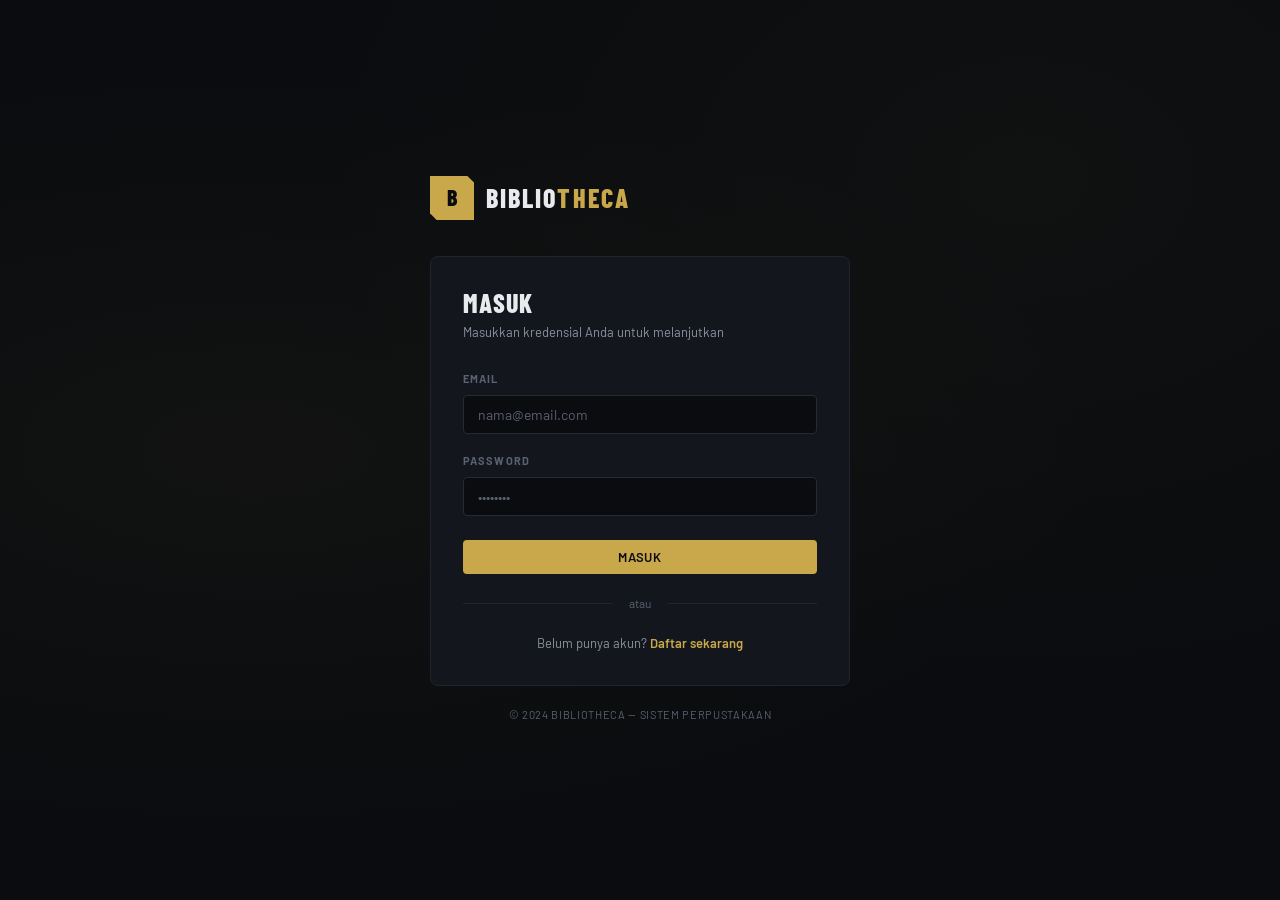
==== app/index.html @ 7299e462 "first commit" ====
<!DOCTYPE html>
<html lang="id">
<head>
  <meta charset="UTF-8" />
  <meta name="viewport" content="width=device-width, initial-scale=1.0" />
  <title>Dashboard — Bibliotheca</title>
  <link rel="stylesheet" href="style.css" />
</head>
<body>

<!-- NAVBAR -->
<nav class="navbar">
  <a href="index.html" class="nav-brand">
    <div class="nav-brand-icon">B</div>
    <span class="nav-brand-text">BIBLIO<span>THECA</span></span>
  </a>
  <div class="nav-links" id="navLinks"></div>
  <div class="nav-user">
    <div class="nav-user-info">
      <div class="nav-user-name" id="navName">—</div>
      <div class="nav-user-role" id="navRole">—</div>
    </div>
    <div class="nav-avatar" id="navAvatar">?</div>
    <button class="btn btn-outline btn-sm" id="btnLogout">Keluar</button>
  </div>
</nav>

<div class="page-wrapper">
  <div class="page-header">
    <div>
      <div class="page-label">Dashboard</div>
      <h1 class="page-title">Selamat Datang, <span id="heroName">—</span></h1>
      <p class="page-subtitle">Ringkasan aktivitas perpustakaan Anda</p>
    </div>
  </div>

  <!-- STATS -->
  <div class="stats-grid" id="statsGrid">
    <div class="loading"><div class="spinner"></div>Memuat data...</div>
  </div>

  <!-- RECENT LOANS -->
  <div class="card">
    <div class="card-header">
      <span class="card-title">
        <span class="accent-line"></span>
        Peminjaman Terbaru
      </span>
      <a href="edit_product.html" class="btn btn-outline btn-sm" id="loanLink">Lihat Semua</a>
    </div>
    <div id="recentLoans">
      <div class="loading"><div class="spinner"></div>Memuat...</div>
    </div>
  </div>
</div>

<!-- MOBILE NAV -->
<nav class="mobile-nav" id="mobileNav"></nav>

<div id="toast" class="toast"></div>

<script src="../services/app.js"></script>
<script src="../services/authService.js"></script>
<script src="../services/productServices.js"></script>
<script>
if (!App.isLoggedIn()) App.redirect('login.html');

const user = App.getUser();
const isAdmin = App.isAdmin();

// Nav
document.getElementById('navName').textContent = user?.name || 'User';
document.getElementById('navRole').textContent = isAdmin ? 'Administrator' : 'Member';
document.getElementById('navAvatar').textContent = (user?.name || 'U')[0].toUpperCase();
document.getElementById('heroName').textContent = (user?.name || 'User').split(' ')[0];

const navLinks = document.getElementById('navLinks');
const mobileNav = document.getElementById('mobileNav');

const links = [
  { href: 'index.html', label: 'Dashboard', icon: '⊟', active: true },
  { href: 'add.product.html', label: 'Katalog Buku', icon: '📚' },
  { href: 'edit_product.html', label: 'Peminjaman', icon: '🔄' },
];
if (isAdmin) links.push({ href: 'edit_product.html?tab=admin', label: 'Kelola Buku', icon: '⚙️' });

navLinks.innerHTML = links.map(l =>
  `<a href="${l.href}" class="nav-link ${l.active ? 'active' : ''}">${l.label}</a>`
).join('');

mobileNav.innerHTML = `<div class="mobile-nav-links">${links.map(l =>
  `<a href="${l.href}" class="mobile-nav-link ${l.active ? 'active' : ''}">${l.icon}<span>${l.label}</span></a>`
).join('')}</div>`;

document.getElementById('btnLogout').addEventListener('click', () => {
  App.clearAuth();
  App.redirect('login.html');
});

async function loadDashboard() {
  try {
    const [books, loans] = await Promise.all([
      BookService.getAll(),
      isAdmin ? LoanService.getAll() : LoanService.getMyLoans()
    ]);

    const bookList = books.data || books.books || books || [];
    const loanList = loans.data || loans.loans || loans || [];

    // Stats
    const activeLoans = loanList.filter(l => l.status === 'borrowed' || l.status === 'active' || !l.returnDate);
    const overdueLoans = loanList.filter(l => {
      if (l.status === 'returned') return false;
      const due = new Date(l.dueDate || l.due_date);
      return due < new Date();
    });
    const totalFine = loanList.reduce((sum, l) => sum + (l.fine || l.fineAmount || 0), 0);

    document.getElementById('statsGrid').innerHTML = `
      <div class="stat-card">
        <div class="stat-label">Total Buku</div>
        <div class="stat-value">${bookList.length}</div>
        <div class="stat-sub">Tersedia di katalog</div>
      </div>
      <div class="stat-card info">
        <div class="stat-label">${isAdmin ? 'Total Peminjaman' : 'Peminjaman Saya'}</div>
        <div class="stat-value">${loanList.length}</div>
        <div class="stat-sub">Sepanjang waktu</div>
      </div>
      <div class="stat-card success">
        <div class="stat-label">Sedang Dipinjam</div>
        <div class="stat-value">${activeLoans.length}</div>
        <div class="stat-sub">Belum dikembalikan</div>
      </div>
      <div class="stat-card danger">
        <div class="stat-label">Terlambat</div>
        <div class="stat-value">${overdueLoans.length}</div>
        <div class="stat-sub">Denda: Rp ${totalFine.toLocaleString('id-ID')}</div>
      </div>
    `;

    // Recent loans table
    const recent = loanList.slice(0, 6);
    if (recent.length === 0) {
      document.getElementById('recentLoans').innerHTML = `
        <div class="empty">
          <div class="empty-icon">📚</div>
          <div class="empty-title">Belum Ada Peminjaman</div>
          <div class="empty-text">Mulai pinjam buku dari katalog</div>
        </div>`;
      return;
    }

    document.getElementById('recentLoans').innerHTML = `
      <div class="table-wrap">
        <table>
          <thead>
            <tr>
              <th>Buku</th>
              ${isAdmin ? '<th>Peminjam</th>' : ''}
              <th>Tanggal Pinjam</th>
              <th>Jatuh Tempo</th>
              <th>Status</th>
              <th>Denda</th>
            </tr>
          </thead>
          <tbody>
            ${recent.map(l => {
              const isOverdue = !l.returnDate && new Date(l.dueDate || l.due_date) < new Date();
              const status = l.returnDate ? 'returned' : (isOverdue ? 'overdue' : 'active');
              const statusBadge = {
                returned: '<span class="badge badge-green">Dikembalikan</span>',
                overdue: '<span class="badge badge-red">Terlambat</span>',
                active: '<span class="badge badge-blue">Dipinjam</span>'
              }[status];
              const fine = l.fine || l.fineAmount || 0;
              return `<tr>
                <td>${l.book?.title || l.bookTitle || '-'}</td>
                ${isAdmin ? `<td>${l.user?.name || l.userName || '-'}</td>` : ''}
                <td>${l.borrowDate ? new Date(l.borrowDate).toLocaleDateString('id-ID') : '-'}</td>
                <td>${l.dueDate || l.due_date ? new Date(l.dueDate || l.due_date).toLocaleDateString('id-ID') : '-'}</td>
                <td>${statusBadge}</td>
                <td>${fine > 0 ? `<span style="color:var(--danger)">Rp ${fine.toLocaleString('id-ID')}</span>` : '-'}</td>
              </tr>`;
            }).join('')}
          </tbody>
        </table>
      </div>`;
  } catch (err) {
    document.getElementById('statsGrid').innerHTML = `<div class="alert alert-error">${err.message}</div>`;
  }
}

loadDashboard();
</script>
</body>
</html>
---- app/style.css ----
@import url('https://fonts.googleapis.com/css2?family=Barlow+Condensed:wght@400;500;600;700;800&family=Barlow:wght@300;400;500;600&display=swap');

:root {
  --bg: #0a0c0f;
  --bg2: #111317;
  --bg3: #181b21;
  --card: #13161c;
  --border: #1f242d;
  --border2: #252b35;
  --accent: #c8a84b;
  --accent2: #e6c96a;
  --accent-dim: rgba(200, 168, 75, 0.12);
  --text: #e8eaed;
  --text2: #8b92a0;
  --text3: #5a6170;
  --danger: #c84b4b;
  --danger-dim: rgba(200, 75, 75, 0.12);
  --success: #4bc87a;
  --success-dim: rgba(75, 200, 122, 0.12);
  --info: #4b8ec8;
  --info-dim: rgba(75, 142, 200, 0.12);
  --radius: 4px;
  --radius2: 8px;
}

*, *::before, *::after { box-sizing: border-box; margin: 0; padding: 0; }

html { font-size: 16px; }

body {
  font-family: 'Barlow', sans-serif;
  background: var(--bg);
  color: var(--text);
  min-height: 100vh;
  line-height: 1.6;
  -webkit-font-smoothing: antialiased;
}

/* ─── TYPOGRAPHY ─── */
h1, h2, h3, h4 {
  font-family: 'Barlow Condensed', sans-serif;
  font-weight: 700;
  letter-spacing: 0.02em;
  line-height: 1.1;
}

/* ─── NAVBAR ─── */
.navbar {
  background: var(--bg2);
  border-bottom: 1px solid var(--border);
  padding: 0 2rem;
  display: flex;
  align-items: center;
  justify-content: space-between;
  height: 60px;
  position: sticky;
  top: 0;
  z-index: 100;
}

.nav-brand {
  display: flex;
  align-items: center;
  gap: 10px;
  text-decoration: none;
}

.nav-brand-icon {
  width: 32px;
  height: 32px;
  background: var(--accent);
  color: var(--bg);
  display: flex;
  align-items: center;
  justify-content: center;
  font-family: 'Barlow Condensed', sans-serif;
  font-weight: 800;
  font-size: 16px;
  clip-path: polygon(0 0, 85% 0, 100% 15%, 100% 100%, 15% 100%, 0 85%);
}

.nav-brand-text {
  font-family: 'Barlow Condensed', sans-serif;
  font-size: 20px;
  font-weight: 700;
  color: var(--text);
  letter-spacing: 0.1em;
  text-transform: uppercase;
}

.nav-brand-text span { color: var(--accent); }

.nav-links {
  display: flex;
  align-items: center;
  gap: 4px;
}

.nav-link {
  color: var(--text2);
  text-decoration: none;
  font-size: 13px;
  font-weight: 600;
  letter-spacing: 0.08em;
  text-transform: uppercase;
  padding: 6px 14px;
  border-radius: var(--radius);
  transition: all 0.2s;
}

.nav-link:hover { color: var(--text); background: var(--bg3); }
.nav-link.active { color: var(--accent); background: var(--accent-dim); }

.nav-user {
  display: flex;
  align-items: center;
  gap: 12px;
}

.nav-user-info {
  text-align: right;
}

.nav-user-name {
  font-size: 13px;
  font-weight: 600;
  color: var(--text);
  letter-spacing: 0.03em;
}

.nav-user-role {
  font-size: 11px;
  color: var(--accent);
  font-weight: 600;
  letter-spacing: 0.08em;
  text-transform: uppercase;
}

.nav-avatar {
  width: 34px;
  height: 34px;
  background: var(--accent);
  color: var(--bg);
  border-radius: var(--radius);
  display: flex;
  align-items: center;
  justify-content: center;
  font-family: 'Barlow Condensed', sans-serif;
  font-weight: 800;
  font-size: 15px;
}

/* ─── PAGE LAYOUT ─── */
.page-wrapper {
  max-width: 1280px;
  margin: 0 auto;
  padding: 32px 24px;
}

.page-header {
  margin-bottom: 32px;
  display: flex;
  align-items: flex-start;
  justify-content: space-between;
  gap: 16px;
}

.page-title {
  font-size: 32px;
  font-weight: 800;
  color: var(--text);
  letter-spacing: 0.03em;
  text-transform: uppercase;
}

.page-subtitle {
  font-size: 14px;
  color: var(--text2);
  margin-top: 4px;
  font-weight: 400;
}

.page-label {
  font-size: 11px;
  color: var(--accent);
  font-weight: 700;
  letter-spacing: 0.15em;
  text-transform: uppercase;
  margin-bottom: 6px;
}

/* ─── BUTTONS ─── */
.btn {
  display: inline-flex;
  align-items: center;
  gap: 7px;
  padding: 9px 20px;
  font-family: 'Barlow', sans-serif;
  font-size: 13px;
  font-weight: 600;
  letter-spacing: 0.06em;
  text-transform: uppercase;
  border: none;
  cursor: pointer;
  border-radius: var(--radius);
  transition: all 0.2s;
  text-decoration: none;
  white-space: nowrap;
}

.btn-primary {
  background: var(--accent);
  color: var(--bg);
}
.btn-primary:hover { background: var(--accent2); transform: translateY(-1px); }

.btn-outline {
  background: transparent;
  color: var(--text2);
  border: 1px solid var(--border2);
}
.btn-outline:hover { color: var(--text); border-color: var(--text3); background: var(--bg3); }

.btn-danger {
  background: var(--danger-dim);
  color: var(--danger);
  border: 1px solid rgba(200,75,75,0.2);
}
.btn-danger:hover { background: var(--danger); color: #fff; }

.btn-success {
  background: var(--success-dim);
  color: var(--success);
  border: 1px solid rgba(75,200,122,0.2);
}
.btn-success:hover { background: var(--success); color: var(--bg); }

.btn-sm { padding: 6px 12px; font-size: 11px; }

.btn-icon {
  width: 34px;
  height: 34px;
  padding: 0;
  justify-content: center;
}

/* ─── CARDS ─── */
.card {
  background: var(--card);
  border: 1px solid var(--border);
  border-radius: var(--radius2);
  padding: 24px;
}

.card-header {
  display: flex;
  align-items: center;
  justify-content: space-between;
  margin-bottom: 20px;
  padding-bottom: 16px;
  border-bottom: 1px solid var(--border);
}

.card-title {
  font-family: 'Barlow Condensed', sans-serif;
  font-size: 16px;
  font-weight: 700;
  letter-spacing: 0.08em;
  text-transform: uppercase;
  color: var(--text);
}

/* ─── STATS GRID ─── */
.stats-grid {
  display: grid;
  grid-template-columns: repeat(auto-fit, minmax(200px, 1fr));
  gap: 16px;
  margin-bottom: 32px;
}

.stat-card {
  background: var(--card);
  border: 1px solid var(--border);
  border-radius: var(--radius2);
  padding: 20px 24px;
  position: relative;
  overflow: hidden;
}

.stat-card::before {
  content: '';
  position: absolute;
  top: 0; left: 0; right: 0;
  height: 2px;
  background: var(--accent);
}

.stat-card.danger::before { background: var(--danger); }
.stat-card.success::before { background: var(--success); }
.stat-card.info::before { background: var(--info); }

.stat-label {
  font-size: 11px;
  font-weight: 700;
  letter-spacing: 0.12em;
  text-transform: uppercase;
  color: var(--text3);
  margin-bottom: 8px;
}

.stat-value {
  font-family: 'Barlow Condensed', sans-serif;
  font-size: 40px;
  font-weight: 800;
  color: var(--text);
  line-height: 1;
}

.stat-sub {
  font-size: 12px;
  color: var(--text3);
  margin-top: 6px;
}

/* ─── TABLE ─── */
.table-wrap {
  overflow-x: auto;
  border-radius: var(--radius2);
  border: 1px solid var(--border);
}

table {
  width: 100%;
  border-collapse: collapse;
  font-size: 14px;
}

thead {
  background: var(--bg3);
}

thead th {
  padding: 12px 16px;
  text-align: left;
  font-size: 11px;
  font-weight: 700;
  letter-spacing: 0.1em;
  text-transform: uppercase;
  color: var(--text3);
  border-bottom: 1px solid var(--border);
  white-space: nowrap;
}

tbody tr {
  border-bottom: 1px solid var(--border);
  transition: background 0.15s;
}

tbody tr:last-child { border-bottom: none; }
tbody tr:hover { background: var(--bg3); }

tbody td {
  padding: 14px 16px;
  color: var(--text2);
  vertical-align: middle;
}

tbody td:first-child { color: var(--text); }

.actions-cell {
  display: flex;
  align-items: center;
  gap: 6px;
}

/* ─── BADGES ─── */
.badge {
  display: inline-flex;
  align-items: center;
  gap: 4px;
  padding: 3px 10px;
  border-radius: 2px;
  font-size: 11px;
  font-weight: 700;
  letter-spacing: 0.08em;
  text-transform: uppercase;
}

.badge-gold { background: var(--accent-dim); color: var(--accent); border: 1px solid rgba(200,168,75,0.2); }
.badge-green { background: var(--success-dim); color: var(--success); border: 1px solid rgba(75,200,122,0.2); }
.badge-red { background: var(--danger-dim); color: var(--danger); border: 1px solid rgba(200,75,75,0.2); }
.badge-blue { background: var(--info-dim); color: var(--info); border: 1px solid rgba(75,142,200,0.2); }
.badge-gray { background: rgba(139,146,160,0.1); color: var(--text3); border: 1px solid var(--border2); }

/* ─── FORMS ─── */
.form-group {
  margin-bottom: 18px;
}

.form-label {
  display: block;
  font-size: 11px;
  font-weight: 700;
  letter-spacing: 0.1em;
  text-transform: uppercase;
  color: var(--text3);
  margin-bottom: 7px;
}

.form-control {
  width: 100%;
  background: var(--bg);
  border: 1px solid var(--border2);
  color: var(--text);
  padding: 10px 14px;
  font-family: 'Barlow', sans-serif;
  font-size: 14px;
  border-radius: var(--radius);
  transition: border-color 0.2s;
  outline: none;
}

.form-control:focus { border-color: var(--accent); }
.form-control::placeholder { color: var(--text3); }

select.form-control { cursor: pointer; }

textarea.form-control { resize: vertical; min-height: 90px; }

.form-row {
  display: grid;
  grid-template-columns: 1fr 1fr;
  gap: 16px;
}

/* ─── MODAL ─── */
.modal-overlay {
  display: none;
  position: fixed;
  inset: 0;
  background: rgba(0,0,0,0.7);
  z-index: 1000;
  align-items: center;
  justify-content: center;
  padding: 20px;
  backdrop-filter: blur(4px);
}

.modal-overlay.open { display: flex; }

.modal {
  background: var(--card);
  border: 1px solid var(--border2);
  border-radius: var(--radius2);
  padding: 28px;
  width: 100%;
  max-width: 520px;
  max-height: 90vh;
  overflow-y: auto;
  animation: modalIn 0.2s ease;
}

@keyframes modalIn {
  from { transform: translateY(16px); opacity: 0; }
  to { transform: translateY(0); opacity: 1; }
}

.modal-header {
  display: flex;
  align-items: center;
  justify-content: space-between;
  margin-bottom: 24px;
  padding-bottom: 16px;
  border-bottom: 1px solid var(--border);
}

.modal-title {
  font-family: 'Barlow Condensed', sans-serif;
  font-size: 20px;
  font-weight: 700;
  letter-spacing: 0.05em;
  text-transform: uppercase;
}

.modal-close {
  background: none;
  border: none;
  color: var(--text3);
  cursor: pointer;
  font-size: 20px;
  line-height: 1;
  padding: 4px;
  transition: color 0.2s;
}
.modal-close:hover { color: var(--text); }

.modal-footer {
  display: flex;
  gap: 10px;
  justify-content: flex-end;
  margin-top: 24px;
  padding-top: 16px;
  border-top: 1px solid var(--border);
}

/* ─── AUTH PAGES ─── */
.auth-container {
  min-height: 100vh;
  display: flex;
  align-items: center;
  justify-content: center;
  padding: 24px;
  background: var(--bg);
  background-image:
    radial-gradient(ellipse at 20% 50%, rgba(200,168,75,0.04) 0%, transparent 60%),
    radial-gradient(ellipse at 80% 20%, rgba(200,168,75,0.03) 0%, transparent 50%);
}

.auth-box {
  width: 100%;
  max-width: 420px;
}

.auth-logo {
  display: flex;
  align-items: center;
  gap: 12px;
  margin-bottom: 36px;
}

.auth-logo-icon {
  width: 44px;
  height: 44px;
  background: var(--accent);
  color: var(--bg);
  display: flex;
  align-items: center;
  justify-content: center;
  font-family: 'Barlow Condensed', sans-serif;
  font-weight: 800;
  font-size: 22px;
  clip-path: polygon(0 0, 85% 0, 100% 15%, 100% 100%, 15% 100%, 0 85%);
}

.auth-logo-text {
  font-family: 'Barlow Condensed', sans-serif;
  font-size: 26px;
  font-weight: 800;
  letter-spacing: 0.08em;
  text-transform: uppercase;
  color: var(--text);
}

.auth-logo-text span { color: var(--accent); }

.auth-card {
  background: var(--card);
  border: 1px solid var(--border);
  border-radius: var(--radius2);
  padding: 32px;
}

.auth-title {
  font-family: 'Barlow Condensed', sans-serif;
  font-size: 26px;
  font-weight: 800;
  letter-spacing: 0.05em;
  text-transform: uppercase;
  margin-bottom: 4px;
}

.auth-sub {
  font-size: 13px;
  color: var(--text2);
  margin-bottom: 28px;
}

.auth-divider {
  text-align: center;
  font-size: 12px;
  color: var(--text3);
  margin: 20px 0;
  position: relative;
}

.auth-divider::before, .auth-divider::after {
  content: '';
  position: absolute;
  top: 50%;
  width: 42%;
  height: 1px;
  background: var(--border);
}
.auth-divider::before { left: 0; }
.auth-divider::after { right: 0; }

.auth-link {
  display: block;
  text-align: center;
  font-size: 13px;
  color: var(--text2);
}

.auth-link a { color: var(--accent); text-decoration: none; font-weight: 600; }
.auth-link a:hover { color: var(--accent2); }

/* ─── SEARCH BAR ─── */
.search-bar {
  display: flex;
  gap: 10px;
  margin-bottom: 20px;
  align-items: center;
  flex-wrap: wrap;
}

.search-input-wrap {
  position: relative;
  flex: 1;
  min-width: 200px;
}

.search-input-wrap svg {
  position: absolute;
  left: 12px;
  top: 50%;
  transform: translateY(-50%);
  color: var(--text3);
}

.search-input-wrap .form-control {
  padding-left: 38px;
}

/* ─── BOOK GRID ─── */
.books-grid {
  display: grid;
  grid-template-columns: repeat(auto-fill, minmax(220px, 1fr));
  gap: 16px;
}

.book-card {
  background: var(--card);
  border: 1px solid var(--border);
  border-radius: var(--radius2);
  overflow: hidden;
  transition: border-color 0.2s, transform 0.2s;
  display: flex;
  flex-direction: column;
}

.book-card:hover { border-color: var(--border2); transform: translateY(-2px); }

.book-cover {
  height: 160px;
  background: var(--bg3);
  display: flex;
  align-items: center;
  justify-content: center;
  font-size: 48px;
  position: relative;
  overflow: hidden;
}

.book-cover::after {
  content: '';
  position: absolute;
  inset: 0;
  background: linear-gradient(to bottom, transparent 60%, rgba(0,0,0,0.5));
}

.book-info {
  padding: 14px;
  flex: 1;
  display: flex;
  flex-direction: column;
}

.book-title {
  font-family: 'Barlow Condensed', sans-serif;
  font-size: 16px;
  font-weight: 700;
  color: var(--text);
  margin-bottom: 4px;
  line-height: 1.2;
  letter-spacing: 0.02em;
}

.book-author {
  font-size: 12px;
  color: var(--text2);
  margin-bottom: 8px;
}

.book-meta {
  display: flex;
  align-items: center;
  justify-content: space-between;
  margin-top: auto;
  padding-top: 10px;
  border-top: 1px solid var(--border);
}

.book-stock {
  font-size: 12px;
  color: var(--text3);
  font-weight: 500;
}

.book-actions {
  padding: 12px 14px;
  border-top: 1px solid var(--border);
}

/* ─── FINE CARD ─── */
.fine-card {
  background: var(--danger-dim);
  border: 1px solid rgba(200,75,75,0.2);
  border-radius: var(--radius2);
  padding: 16px 20px;
  display: flex;
  align-items: center;
  justify-content: space-between;
  margin-bottom: 12px;
}

.fine-amount {
  font-family: 'Barlow Condensed', sans-serif;
  font-size: 24px;
  font-weight: 800;
  color: var(--danger);
}

/* ─── EMPTY STATE ─── */
.empty {
  text-align: center;
  padding: 64px 24px;
  color: var(--text3);
}

.empty-icon { font-size: 48px; margin-bottom: 16px; opacity: 0.5; }
.empty-title { font-family: 'Barlow Condensed', sans-serif; font-size: 22px; font-weight: 700; color: var(--text2); letter-spacing: 0.05em; text-transform: uppercase; }
.empty-text { font-size: 14px; margin-top: 6px; }

/* ─── LOADING ─── */
.loading {
  text-align: center;
  padding: 48px;
  color: var(--text3);
  font-size: 13px;
  letter-spacing: 0.08em;
  text-transform: uppercase;
}

.spinner {
  width: 32px;
  height: 32px;
  border: 3px solid var(--border2);
  border-top-color: var(--accent);
  border-radius: 50%;
  animation: spin 0.8s linear infinite;
  margin: 0 auto 12px;
}

@keyframes spin { to { transform: rotate(360deg); } }

/* ─── TOAST ─── */
.toast {
  position: fixed;
  bottom: 24px;
  right: 24px;
  background: var(--card);
  color: var(--text);
  padding: 14px 20px;
  border-radius: var(--radius2);
  border: 1px solid var(--border2);
  font-size: 14px;
  z-index: 9999;
  transform: translateY(80px);
  opacity: 0;
  transition: all 0.3s;
  max-width: 320px;
  border-left: 3px solid var(--accent);
}

.toast.show { transform: translateY(0); opacity: 1; }
.toast.error { border-left-color: var(--danger); }
.toast.success { border-left-color: var(--success); }

/* ─── ALERT ─── */
.alert {
  padding: 12px 16px;
  border-radius: var(--radius);
  font-size: 13px;
  margin-bottom: 18px;
  display: flex;
  align-items: center;
  gap: 8px;
}

.alert-error { background: var(--danger-dim); color: var(--danger); border: 1px solid rgba(200,75,75,0.2); }
.alert-success { background: var(--success-dim); color: var(--success); border: 1px solid rgba(75,200,122,0.2); }

/* ─── RESPONSIVE ─── */
@media (max-width: 768px) {
  .navbar { padding: 0 16px; }
  .nav-links { display: none; }
  .page-wrapper { padding: 20px 16px; }
  .form-row { grid-template-columns: 1fr; }
  .page-header { flex-direction: column; align-items: flex-start; }
  .books-grid { grid-template-columns: repeat(auto-fill, minmax(160px, 1fr)); }
  .stats-grid { grid-template-columns: 1fr 1fr; }
}

/* ─── MOBILE NAV ─── */
.mobile-nav {
  display: none;
  position: fixed;
  bottom: 0; left: 0; right: 0;
  background: var(--bg2);
  border-top: 1px solid var(--border);
  padding: 8px 0;
  z-index: 100;
}

.mobile-nav-links {
  display: flex;
  justify-content: space-around;
}

.mobile-nav-link {
  display: flex;
  flex-direction: column;
  align-items: center;
  gap: 3px;
  color: var(--text3);
  text-decoration: none;
  font-size: 10px;
  font-weight: 600;
  letter-spacing: 0.05em;
  text-transform: uppercase;
  padding: 6px 12px;
  border-radius: var(--radius);
  transition: color 0.2s;
}

.mobile-nav-link.active { color: var(--accent); }

.mobile-nav-link svg { width: 20px; height: 20px; }

@media (max-width: 768px) {
  .mobile-nav { display: block; }
  body { padding-bottom: 70px; }
}

/* ─── Decorative lines ─── */
.accent-line {
  display: inline-block;
  width: 32px;
  height: 3px;
  background: var(--accent);
  margin-right: 10px;
  vertical-align: middle;
  border-radius: 1px;
}
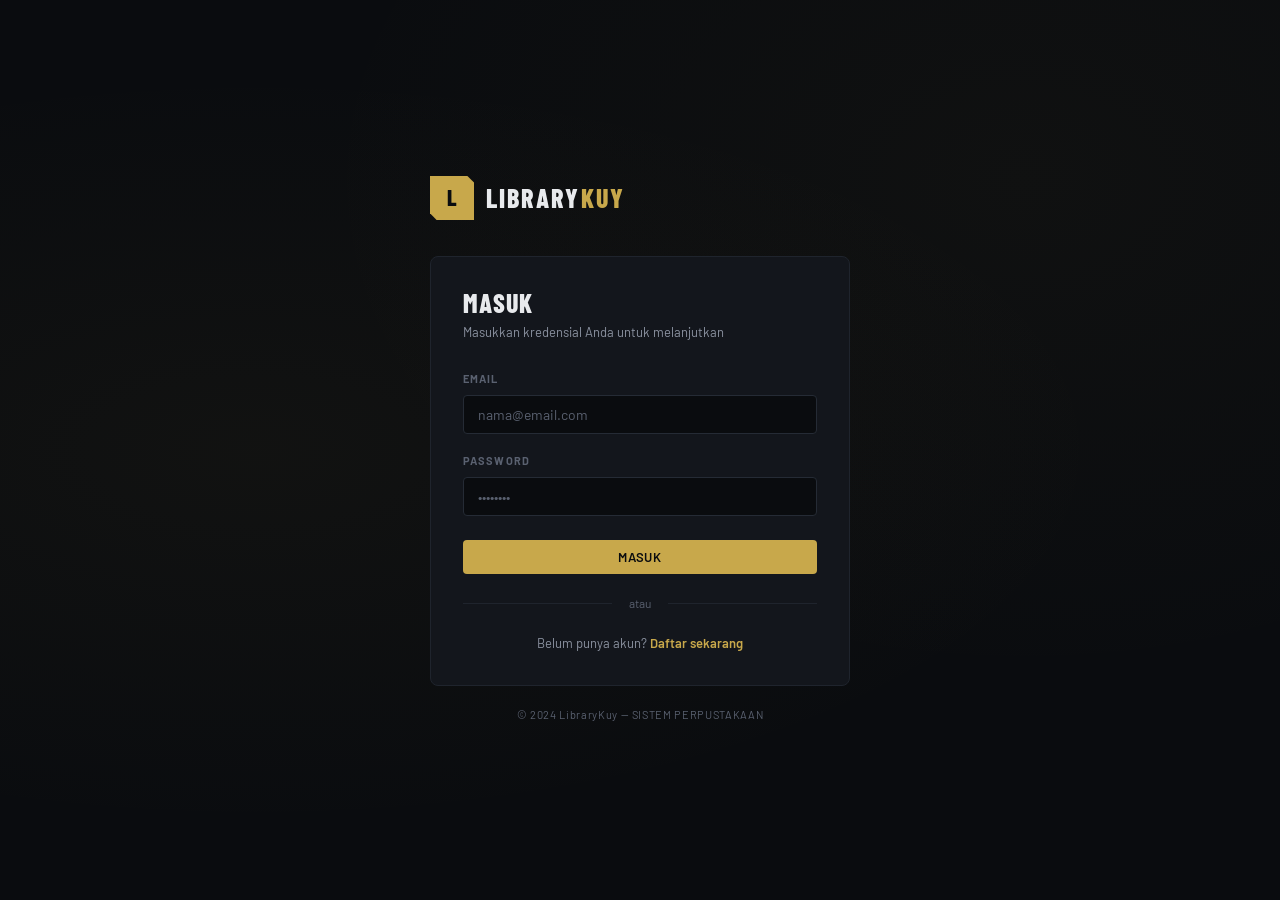
==== commit 0f48c47e: "last" ====
--- a/app/index.html
+++ b/app/index.html
@@ -3,7 +3,7 @@
 <head>
   <meta charset="UTF-8" />
   <meta name="viewport" content="width=device-width, initial-scale=1.0" />
-  <title>Dashboard — Bibliotheca</title>
+  <title>Dashboard — LibraryKuy</title>
   <link rel="stylesheet" href="style.css" />
 </head>
 <body>
@@ -11,8 +11,8 @@
 <!-- NAVBAR -->
 <nav class="navbar">
   <a href="index.html" class="nav-brand">
-    <div class="nav-brand-icon">B</div>
-    <span class="nav-brand-text">BIBLIO<span>THECA</span></span>
+    <div class="nav-brand-icon">L</div>
+    <span class="nav-brand-text">Library<span>Kuy</span></span>
   </a>
   <div class="nav-links" id="navLinks"></div>
   <div class="nav-user">
@@ -46,7 +46,7 @@
         <span class="accent-line"></span>
         Peminjaman Terbaru
       </span>
-      <a href="edit_product.html" class="btn btn-outline btn-sm" id="loanLink">Lihat Semua</a>
+      <a href="edit_product.html" class="btn btn-outline btn-sm">Lihat Semua</a>
     </div>
     <div id="recentLoans">
       <div class="loading"><div class="spinner"></div>Memuat...</div>
@@ -68,7 +68,6 @@
 const user = App.getUser();
 const isAdmin = App.isAdmin();
 
-// Nav
 document.getElementById('navName').textContent = user?.name || 'User';
 document.getElementById('navRole').textContent = isAdmin ? 'Administrator' : 'Member';
 document.getElementById('navAvatar').textContent = (user?.name || 'U')[0].toUpperCase();
@@ -82,7 +81,6 @@
   { href: 'add.product.html', label: 'Katalog Buku', icon: '📚' },
   { href: 'edit_product.html', label: 'Peminjaman', icon: '🔄' },
 ];
-if (isAdmin) links.push({ href: 'edit_product.html?tab=admin', label: 'Kelola Buku', icon: '⚙️' });
 
 navLinks.innerHTML = links.map(l =>
   `<a href="${l.href}" class="nav-link ${l.active ? 'active' : ''}">${l.label}</a>`
@@ -97,47 +95,112 @@
   App.redirect('login.html');
 });
 
+// Helper: ambil status dari loan API
+function getLoanStatus(loan) {
+  if (loan.status) return loan.status;
+  if (loan.returnDate) return 'returned';
+  const due = new Date(loan.dueDate);
+  return due < new Date() ? 'overdue' : 'borrowed';
+}
+
+function getLoanTitle(loan) {
+  return loan.book?.title || loan.bookTitle || '-';
+}
+
+function getMemberName(loan) {
+  return loan.member?.name || loan.memberName || loan.user?.name || '-';
+}
+
+// API field: loanDate
+function getLoanDate(loan) {
+  return loan.loanDate || loan.borrowDate;
+}
+
 async function loadDashboard() {
   try {
-    const [books, loans] = await Promise.all([
-      BookService.getAll(),
-      isAdmin ? LoanService.getAll() : LoanService.getMyLoans()
-    ]);
-
-    const bookList = books.data || books.books || books || [];
-    const loanList = loans.data || loans.loans || loans || [];
-
-    // Stats
-    const activeLoans = loanList.filter(l => l.status === 'borrowed' || l.status === 'active' || !l.returnDate);
-    const overdueLoans = loanList.filter(l => {
-      if (l.status === 'returned') return false;
-      const due = new Date(l.dueDate || l.due_date);
-      return due < new Date();
-    });
-    const totalFine = loanList.reduce((sum, l) => sum + (l.fine || l.fineAmount || 0), 0);
-
-    document.getElementById('statsGrid').innerHTML = `
-      <div class="stat-card">
-        <div class="stat-label">Total Buku</div>
-        <div class="stat-value">${bookList.length}</div>
-        <div class="stat-sub">Tersedia di katalog</div>
-      </div>
-      <div class="stat-card info">
-        <div class="stat-label">${isAdmin ? 'Total Peminjaman' : 'Peminjaman Saya'}</div>
-        <div class="stat-value">${loanList.length}</div>
-        <div class="stat-sub">Sepanjang waktu</div>
-      </div>
-      <div class="stat-card success">
-        <div class="stat-label">Sedang Dipinjam</div>
-        <div class="stat-value">${activeLoans.length}</div>
-        <div class="stat-sub">Belum dikembalikan</div>
-      </div>
-      <div class="stat-card danger">
-        <div class="stat-label">Terlambat</div>
-        <div class="stat-value">${overdueLoans.length}</div>
-        <div class="stat-sub">Denda: Rp ${totalFine.toLocaleString('id-ID')}</div>
-      </div>
-    `;
+    let statsData = null;
+    let loanList = [];
+
+    if (isAdmin) {
+      // Admin: gunakan endpoint dashboard untuk statistik
+      const [dashResult, loansResult] = await Promise.all([
+        MemberService.getDashboard(),
+        LoanService.getAll()
+      ]);
+      // API dashboard: { totalBooks, totalMembers, totalLoans, activeLoans, overdueLoans, unpaidFineCount, unpaidFineAmount }
+      statsData = dashResult;
+      loanList = loansResult.data || [];
+    } else {
+      // Member: ambil data sendiri
+      const [booksResult, loansResult] = await Promise.all([
+        BookService.getAll(),
+        LoanService.getMyLoans()
+      ]);
+      loanList = loansResult.data || [];
+      const bookList = Array.isArray(booksResult) ? booksResult : (booksResult.books || []);
+
+      // Hitung statistik manual untuk member
+      const activeLoans = loanList.filter(l => getLoanStatus(l) === 'borrowed');
+      const overdueLoans = loanList.filter(l => getLoanStatus(l) === 'overdue');
+      const totalFine = loanList.reduce((s, l) => s + (l.fineAmount || 0), 0);
+
+      statsData = {
+        totalBooks: bookList.length,
+        totalLoans: loanList.length,
+        activeLoans: activeLoans.length,
+        overdueLoans: overdueLoans.length,
+        unpaidFineAmount: totalFine
+      };
+    }
+
+    // Render stats
+    if (isAdmin) {
+      document.getElementById('statsGrid').innerHTML = `
+        <div class="stat-card">
+          <div class="stat-label">Total Buku</div>
+          <div class="stat-value">${statsData.totalBooks ?? '—'}</div>
+          <div class="stat-sub">Di koleksi perpustakaan</div>
+        </div>
+        <div class="stat-card info">
+          <div class="stat-label">Total Anggota</div>
+          <div class="stat-value">${statsData.totalMembers ?? '—'}</div>
+          <div class="stat-sub">Terdaftar</div>
+        </div>
+        <div class="stat-card success">
+          <div class="stat-label">Sedang Dipinjam</div>
+          <div class="stat-value">${statsData.activeLoans ?? '—'}</div>
+          <div class="stat-sub">Belum dikembalikan</div>
+        </div>
+        <div class="stat-card danger">
+          <div class="stat-label">Terlambat</div>
+          <div class="stat-value">${statsData.overdueLoans ?? '—'}</div>
+          <div class="stat-sub">Denda belum bayar: ${statsData.unpaidFineCount ?? 0} item · Rp ${(statsData.unpaidFineAmount ?? 0).toLocaleString('id-ID')}</div>
+        </div>
+      `;
+    } else {
+      document.getElementById('statsGrid').innerHTML = `
+        <div class="stat-card">
+          <div class="stat-label">Total Buku</div>
+          <div class="stat-value">${statsData.totalBooks ?? '—'}</div>
+          <div class="stat-sub">Tersedia di katalog</div>
+        </div>
+        <div class="stat-card info">
+          <div class="stat-label">Total Peminjaman</div>
+          <div class="stat-value">${statsData.totalLoans ?? '—'}</div>
+          <div class="stat-sub">Sepanjang waktu</div>
+        </div>
+        <div class="stat-card success">
+          <div class="stat-label">Sedang Dipinjam</div>
+          <div class="stat-value">${statsData.activeLoans ?? '—'}</div>
+          <div class="stat-sub">Belum dikembalikan</div>
+        </div>
+        <div class="stat-card danger">
+          <div class="stat-label">Terlambat</div>
+          <div class="stat-value">${statsData.overdueLoans ?? '—'}</div>
+          <div class="stat-sub">Total denda: Rp ${(statsData.unpaidFineAmount ?? 0).toLocaleString('id-ID')}</div>
+        </div>
+      `;
+    }
 
     // Recent loans table
     const recent = loanList.slice(0, 6);
@@ -151,6 +214,13 @@
       return;
     }
 
+    const statusBadge = {
+      returned: '<span class="badge badge-green">Dikembalikan</span>',
+      overdue: '<span class="badge badge-red">Terlambat</span>',
+      borrowed: '<span class="badge badge-blue">Dipinjam</span>',
+      lost: '<span class="badge badge-gray">Hilang</span>'
+    };
+
     document.getElementById('recentLoans').innerHTML = `
       <div class="table-wrap">
         <table>
@@ -158,7 +228,7 @@
             <tr>
               <th>Buku</th>
               ${isAdmin ? '<th>Peminjam</th>' : ''}
-              <th>Tanggal Pinjam</th>
+              <th>Tgl Pinjam</th>
               <th>Jatuh Tempo</th>
               <th>Status</th>
               <th>Denda</th>
@@ -166,20 +236,15 @@
           </thead>
           <tbody>
             ${recent.map(l => {
-              const isOverdue = !l.returnDate && new Date(l.dueDate || l.due_date) < new Date();
-              const status = l.returnDate ? 'returned' : (isOverdue ? 'overdue' : 'active');
-              const statusBadge = {
-                returned: '<span class="badge badge-green">Dikembalikan</span>',
-                overdue: '<span class="badge badge-red">Terlambat</span>',
-                active: '<span class="badge badge-blue">Dipinjam</span>'
-              }[status];
-              const fine = l.fine || l.fineAmount || 0;
+              const status = getLoanStatus(l);
+              const fine = l.fineAmount || 0;
+              const loanDate = getLoanDate(l);
               return `<tr>
-                <td>${l.book?.title || l.bookTitle || '-'}</td>
-                ${isAdmin ? `<td>${l.user?.name || l.userName || '-'}</td>` : ''}
-                <td>${l.borrowDate ? new Date(l.borrowDate).toLocaleDateString('id-ID') : '-'}</td>
-                <td>${l.dueDate || l.due_date ? new Date(l.dueDate || l.due_date).toLocaleDateString('id-ID') : '-'}</td>
-                <td>${statusBadge}</td>
+                <td>${getLoanTitle(l)}</td>
+                ${isAdmin ? `<td>${getMemberName(l)}</td>` : ''}
+                <td>${loanDate ? new Date(loanDate).toLocaleDateString('id-ID') : '-'}</td>
+                <td>${l.dueDate ? new Date(l.dueDate).toLocaleDateString('id-ID') : '-'}</td>
+                <td>${statusBadge[status] || statusBadge['borrowed']}</td>
                 <td>${fine > 0 ? `<span style="color:var(--danger)">Rp ${fine.toLocaleString('id-ID')}</span>` : '-'}</td>
               </tr>`;
             }).join('')}
@@ -194,4 +259,4 @@
 loadDashboard();
 </script>
 </body>
-</html>
+</html>
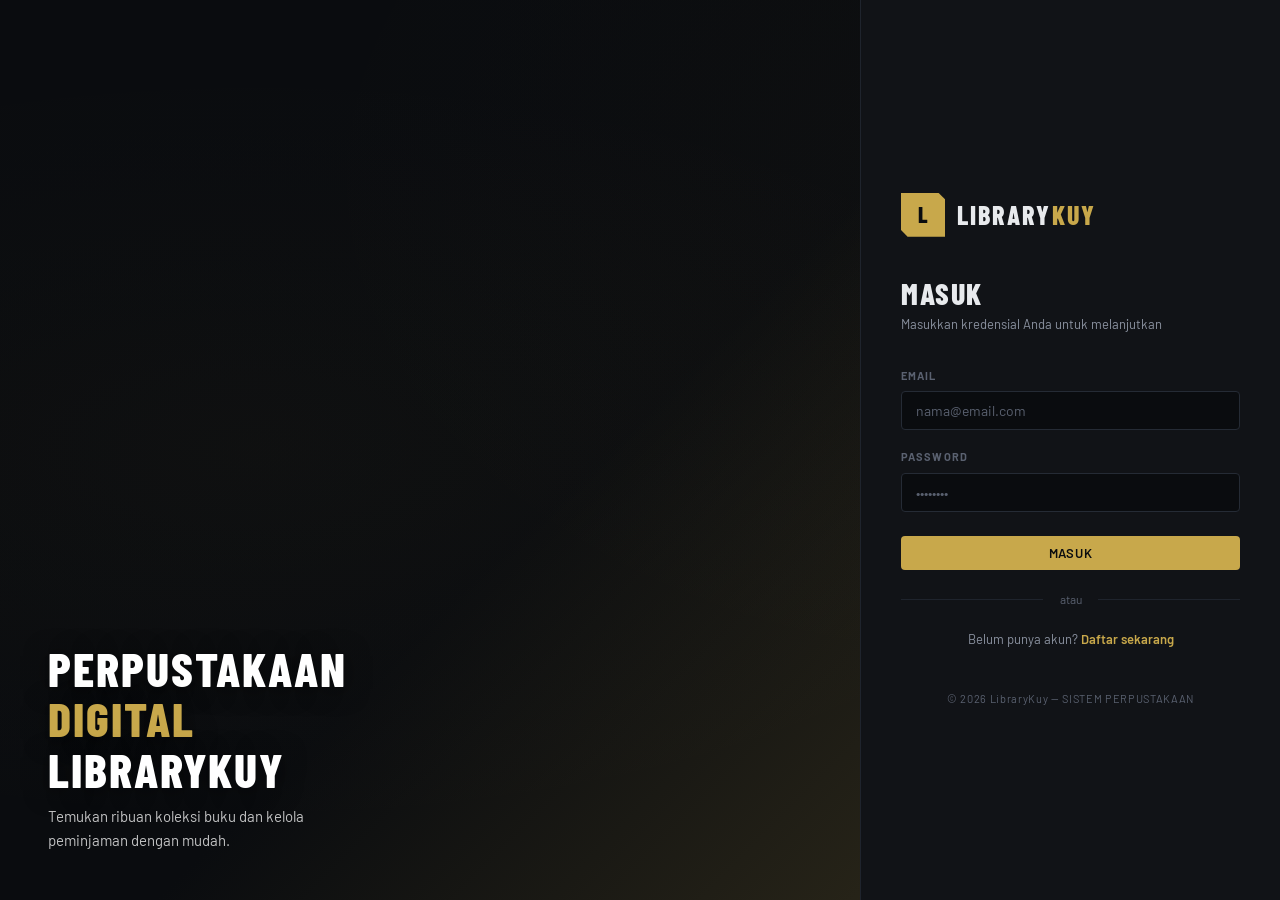
==== commit e92837e1: "Terakhir" ====
--- a/app/index.html
+++ b/app/index.html
@@ -95,7 +95,6 @@
   App.redirect('login.html');
 });
 
-// Helper: ambil status dari loan API
 function getLoanStatus(loan) {
   if (loan.status) return loan.status;
   if (loan.returnDate) return 'returned';
@@ -111,7 +110,6 @@
   return loan.member?.name || loan.memberName || loan.user?.name || '-';
 }
 
-// API field: loanDate
 function getLoanDate(loan) {
   return loan.loanDate || loan.borrowDate;
 }
@@ -122,16 +120,13 @@
     let loanList = [];
 
     if (isAdmin) {
-      // Admin: gunakan endpoint dashboard untuk statistik
       const [dashResult, loansResult] = await Promise.all([
         MemberService.getDashboard(),
         LoanService.getAll()
       ]);
-      // API dashboard: { totalBooks, totalMembers, totalLoans, activeLoans, overdueLoans, unpaidFineCount, unpaidFineAmount }
       statsData = dashResult;
       loanList = loansResult.data || [];
     } else {
-      // Member: ambil data sendiri
       const [booksResult, loansResult] = await Promise.all([
         BookService.getAll(),
         LoanService.getMyLoans()
@@ -139,7 +134,6 @@
       loanList = loansResult.data || [];
       const bookList = Array.isArray(booksResult) ? booksResult : (booksResult.books || []);
 
-      // Hitung statistik manual untuk member
       const activeLoans = loanList.filter(l => getLoanStatus(l) === 'borrowed');
       const overdueLoans = loanList.filter(l => getLoanStatus(l) === 'overdue');
       const totalFine = loanList.reduce((s, l) => s + (l.fineAmount || 0), 0);
@@ -153,7 +147,6 @@
       };
     }
 
-    // Render stats
     if (isAdmin) {
       document.getElementById('statsGrid').innerHTML = `
         <div class="stat-card">
@@ -202,7 +195,6 @@
       `;
     }
 
-    // Recent loans table
     const recent = loanList.slice(0, 6);
     if (recent.length === 0) {
       document.getElementById('recentLoans').innerHTML = `
